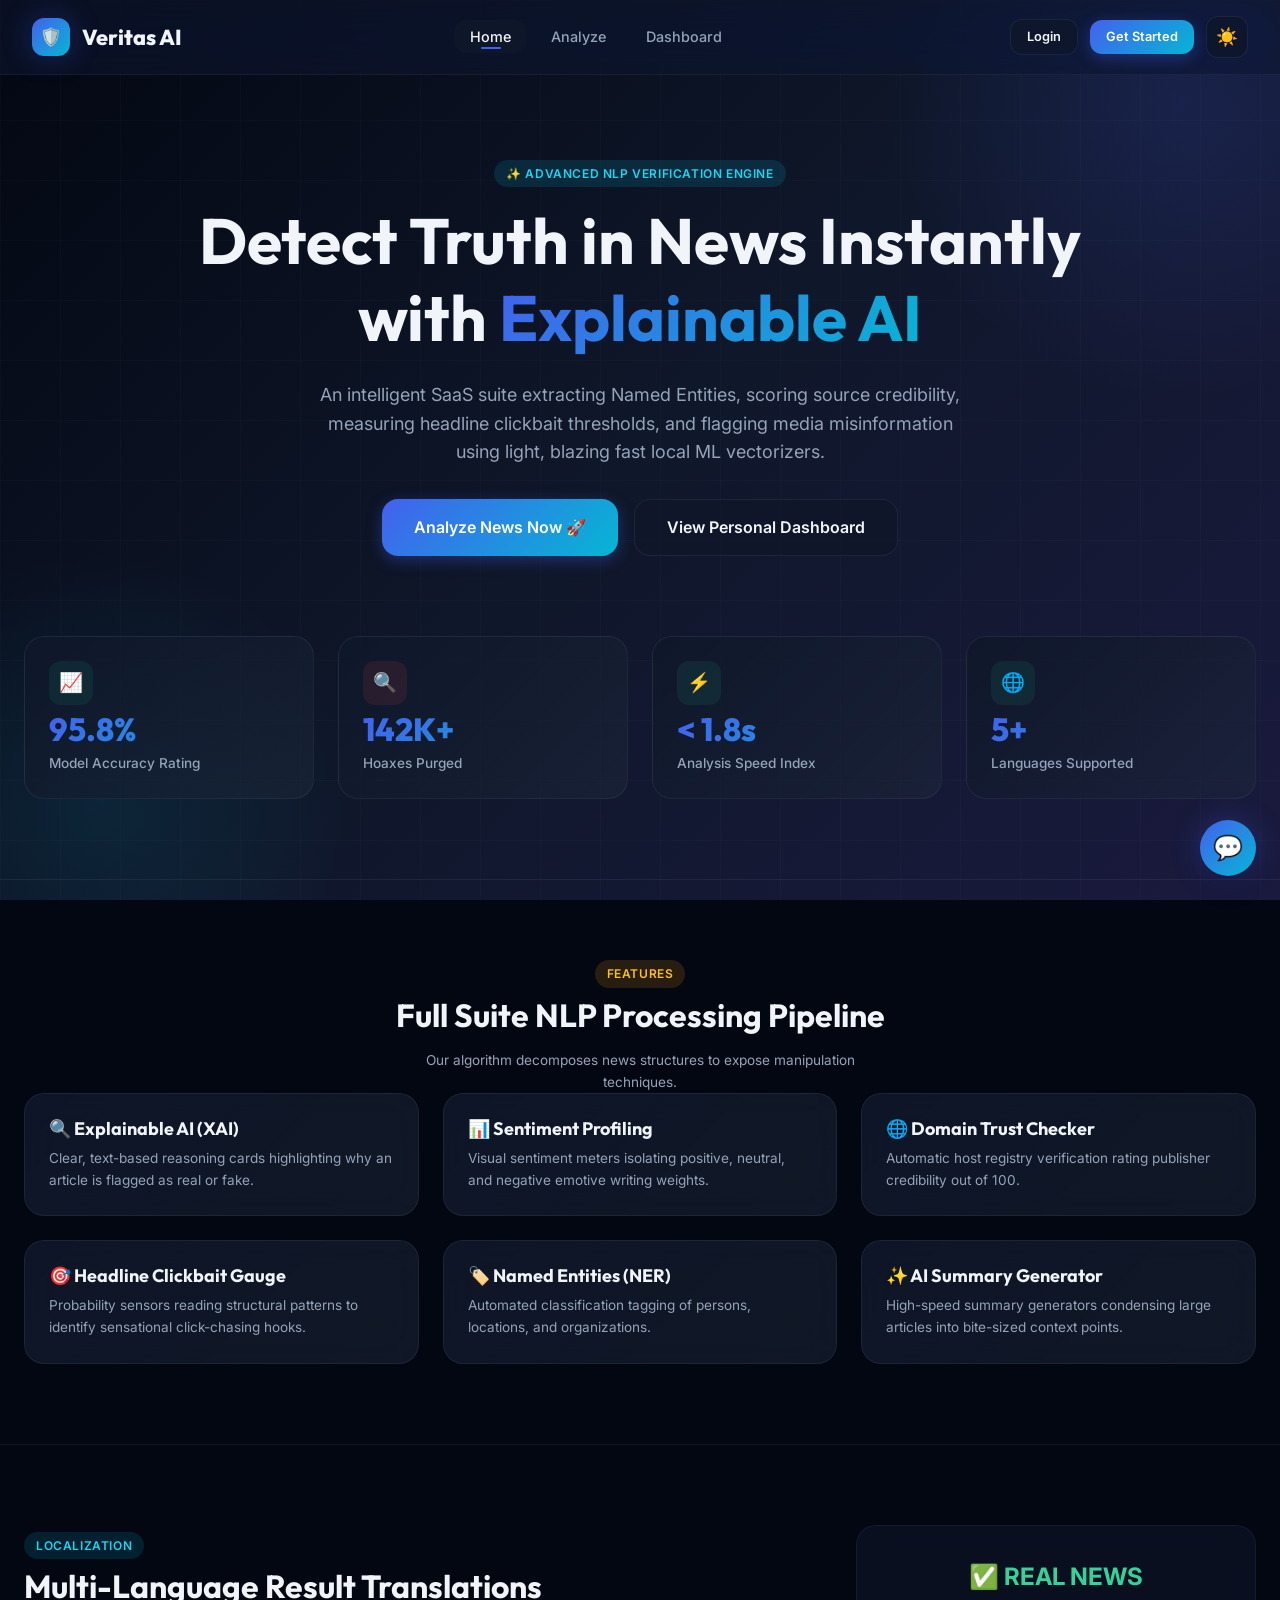
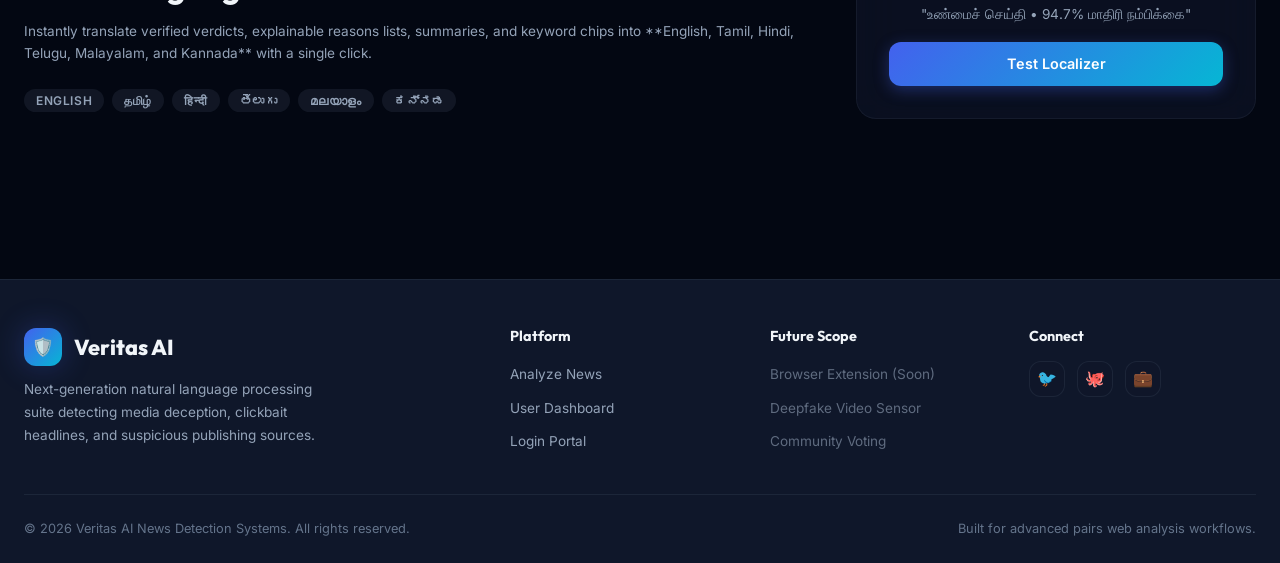
==== index.html @ 6979f79f "Initial commit: Fake News Detection System" ====
<!DOCTYPE html>
<html lang="en" data-theme="dark">
<head>
  <meta charset="UTF-8">
  <meta name="viewport" content="width=device-width, initial-scale=1.0">
  <title>Veritas AI – Premium Fake News Detection SaaS</title>
  <meta name="description" content="Validate news credibility in real-time with explainable AI, keyword tags, sentiment metrics, and source verification.">
  <link rel="stylesheet" href="css/main.css">
</head>
<body>
  <!-- Global Animated Background -->
  <div class="animated-bg"></div>
  <div class="grid-overlay"></div>

  <!-- Navigation Bar -->
  <nav class="navbar">
    <a href="index.html" class="nav-brand">
      <div class="brand-icon">🛡️</div>
      <span>Veritas AI</span>
    </a>
    <ul class="nav-links" id="nav-links">
      <li><a href="index.html" class="active">Home</a></li>
      <li><a href="analyze.html">Analyze</a></li>
      <li><a href="dashboard.html">Dashboard</a></li>
    </ul>
    <div class="nav-actions" id="nav-actions">
      <!-- Dynamically filled by app.js -->
    </div>
    <button class="mobile-menu-btn" id="mobile-menu-btn">☰</button>
  </nav>

  <!-- Hero Section -->
  <main class="page-wrapper">
    <section class="section">
      <div class="container text-center animate-fade-in-up">
        <span class="badge badge-info mb-4" id="home-hero-badge">✨ Advanced NLP Verification Engine</span>
        <h1 class="text-4xl font-bold mb-6" style="font-size: clamp(2.5rem, 6vw, 4rem); max-width: 900px; margin-left: auto; margin-right: auto;" id="home-hero-title">
          Detect Truth in News Instantly with <span class="gradient-text">Explainable AI</span>
        </h1>
        <p class="text-secondary text-lg mb-8" style="max-width: 650px; margin-left: auto; margin-right: auto;" id="home-hero-desc">
          An intelligent SaaS suite extracting Named Entities, scoring source credibility, measuring headline clickbait thresholds, and flagging media misinformation using light, blazing fast local ML vectorizers.
        </p>
        <div class="flex justify-center gap-4 flex-wrap">
          <a href="analyze.html" class="btn btn-primary btn-lg" id="home-btn-analyze">Analyze News Now 🚀</a>
          <a href="dashboard.html" class="btn btn-secondary btn-lg" id="home-btn-dashboard">View Personal Dashboard</a>
        </div>
      </div>
    </section>

    <!-- App Metrics stats -->
    <section class="section" style="padding-top: 0;">
      <div class="container">
        <div class="grid grid-4 gap-6 animate-fade-in-up delay-2">
          <div class="stat-card">
            <div class="stat-icon bg-success-subtle text-success">📈</div>
            <div class="stat-value">95.8%</div>
            <div class="stat-label" id="home-stat-1">Model Accuracy Rating</div>
          </div>
          <div class="stat-card">
            <div class="stat-icon bg-danger-subtle text-danger">🔍</div>
            <div class="stat-value">142K+</div>
            <div class="stat-label" id="home-stat-2">Hoaxes Purged</div>
          </div>
          <div class="stat-card">
            <div class="stat-icon bg-success-subtle text-success">⚡</div>
            <div class="stat-value">&lt; 1.8s</div>
            <div class="stat-label" id="home-stat-3">Analysis Speed Index</div>
          </div>
          <div class="stat-card">
            <div class="stat-icon bg-success-subtle text-success">🌐</div>
            <div class="stat-value">5+</div>
            <div class="stat-label" id="home-stat-4">Languages Supported</div>
          </div>
        </div>
      </div>
    </section>

    <!-- Core Features List -->
    <section class="section bg-secondary" style="border-top: 1px solid var(--border-primary); border-bottom: 1px solid var(--border-primary);">
      <div class="container">
        <div class="text-center mb-12">
          <span class="badge badge-warning mb-2" id="home-feat-badge">FEATURES</span>
          <h2 class="text-3xl mb-4" id="home-feat-title">Full Suite NLP Processing Pipeline</h2>
          <p class="text-secondary text-sm" style="max-width: 500px; margin: 0 auto;" id="home-feat-subtitle">
            Our algorithm decomposes news structures to expose manipulation techniques.
          </p>
        </div>

        <div class="grid grid-3 gap-6">
          <div class="card animate-fade-in-up">
            <h3 class="text-lg mb-2">🔍 Explainable AI (XAI)</h3>
            <p class="text-secondary text-sm">Clear, text-based reasoning cards highlighting why an article is flagged as real or fake.</p>
          </div>
          <div class="card animate-fade-in-up delay-1">
            <h3 class="text-lg mb-2">📊 Sentiment Profiling</h3>
            <p class="text-secondary text-sm">Visual sentiment meters isolating positive, neutral, and negative emotive writing weights.</p>
          </div>
          <div class="card animate-fade-in-up delay-2">
            <h3 class="text-lg mb-2">🌐 Domain Trust Checker</h3>
            <p class="text-secondary text-sm">Automatic host registry verification rating publisher credibility out of 100.</p>
          </div>
          <div class="card animate-fade-in-up">
            <h3 class="text-lg mb-2">🎯 Headline Clickbait Gauge</h3>
            <p class="text-secondary text-sm">Probability sensors reading structural patterns to identify sensational click-chasing hooks.</p>
          </div>
          <div class="card animate-fade-in-up delay-1">
            <h3 class="text-lg mb-2">🏷️ Named Entities (NER)</h3>
            <p class="text-secondary text-sm">Automated classification tagging of persons, locations, and organizations.</p>
          </div>
          <div class="card animate-fade-in-up delay-2">
            <h3 class="text-lg mb-2">✨ AI Summary Generator</h3>
            <p class="text-secondary text-sm">High-speed summary generators condensing large articles into bite-sized context points.</p>
          </div>
        </div>
      </div>
    </section>

    <!-- Multi-Language Banner -->
    <section class="section">
      <div class="container flex items-center justify-between gap-8 flex-wrap">
        <div style="flex: 1; min-width: 300px;">
          <span class="badge badge-info mb-2" id="home-loc-badge">LOCALIZATION</span>
          <h2 class="text-3xl mb-4" id="home-loc-title">Multi-Language Result Translations</h2>
          <p class="text-secondary text-sm mb-6" id="home-loc-desc">
            Instantly translate verified verdicts, explainable reasons lists, summaries, and keyword chips into **English, Tamil, Hindi, Telugu, Malayalam, and Kannada** with a single click.
          </p>
          <div class="flex gap-2 flex-wrap" id="home-lang-buttons">
            <button class="badge badge-neutral active" onclick="translateHomePage('en')" style="cursor: pointer; border: none; font-family: inherit;">English</button>
            <button class="badge badge-neutral" onclick="translateHomePage('ta')" style="cursor: pointer; border: none; font-family: inherit;">தமிழ்</button>
            <button class="badge badge-neutral" onclick="translateHomePage('hi')" style="cursor: pointer; border: none; font-family: inherit;">हिन्दी</button>
            <button class="badge badge-neutral" onclick="translateHomePage('te')" style="cursor: pointer; border: none; font-family: inherit;">తెలుగు</button>
            <button class="badge badge-neutral" onclick="translateHomePage('ml')" style="cursor: pointer; border: none; font-family: inherit;">മലയാളം</button>
            <button class="badge badge-neutral" onclick="translateHomePage('kn')" style="cursor: pointer; border: none; font-family: inherit;">ಕನ್ನಡ</button>
          </div>
        </div>
        <div class="card-glass text-center" style="max-width: 400px; padding: var(--space-8); flex: 1; min-width: 300px;">
          <p class="text-success text-2xl font-bold mb-2" id="home-preview-title">✅ REAL NEWS</p>
          <p class="text-secondary text-sm mb-4" id="home-preview-desc">"உண்மைச் செய்தி • 94.7% மாதிரி நம்பிக்கை"</p>
          <a href="analyze.html" class="btn btn-primary w-full" id="home-preview-btn">Test Localizer</a>
        </div>
      </div>
    </section>
  </main>

  <!-- Footer -->
  <footer class="footer">
    <div class="container">
      <div class="footer-grid">
        <div class="footer-brand">
          <a href="index.html" class="nav-brand">
            <div class="brand-icon">🛡️</div>
            <span>Veritas AI</span>
          </a>
          <p>Next-generation natural language processing suite detecting media deception, clickbait headlines, and suspicious publishing sources.</p>
        </div>
        <div class="footer-col">
          <h4>Platform</h4>
          <ul>
            <li><a href="analyze.html">Analyze News</a></li>
            <li><a href="dashboard.html">User Dashboard</a></li>
            <li><a href="login.html">Login Portal</a></li>
          </ul>
        </div>
        <div class="footer-col">
          <h4>Future Scope</h4>
          <ul>
            <li><a href="#" style="opacity: 0.6; cursor: not-allowed;">Browser Extension (Soon)</a></li>
            <li><a href="#" style="opacity: 0.6; cursor: not-allowed;">Deepfake Video Sensor</a></li>
            <li><a href="#" style="opacity: 0.6; cursor: not-allowed;">Community Voting</a></li>
          </ul>
        </div>
        <div class="footer-col">
          <h4>Connect</h4>
          <div class="footer-socials">
            <a href="#">🐦</a>
            <a href="#">🐙</a>
            <a href="#">💼</a>
          </div>
        </div>
      </div>
      <div class="footer-bottom">
        <p>&copy; 2026 Veritas AI News Detection Systems. All rights reserved.</p>
        <p>Built for advanced pairs web analysis workflows.</p>
      </div>
    </div>
  </footer>

  <!-- Core Scripts -->
  <script src="js/app.js"></script>
  <script src="js/chatbot.js"></script>
</body>
</html>
---- css/main.css ----
/* ============================================
   FAKE NEWS DETECTION SYSTEM — DESIGN SYSTEM
   Premium Dark SaaS Aesthetic
   ============================================ */

@import url('https://fonts.googleapis.com/css2?family=Inter:wght@300;400;500;600;700;800;900&family=Outfit:wght@400;500;600;700;800&family=JetBrains+Mono:wght@400;500&display=swap');

/* ── Design Tokens ── */
:root {
  /* Primary Palette */
  --primary-50: #eef2ff;
  --primary-100: #dbe4ff;
  --primary-200: #bfcfff;
  --primary-300: #91aeff;
  --primary-400: #6384ff;
  --primary-500: #4361ee;
  --primary-600: #2d41d6;
  --primary-700: #2533b3;
  --primary-800: #232d92;
  --primary-900: #1a2073;

  /* Accent — Electric Cyan */
  --accent-400: #22d3ee;
  --accent-500: #06b6d4;
  --accent-600: #0891b2;

  /* Success / Verified */
  --success-400: #34d399;
  --success-500: #10b981;
  --success-600: #059669;

  /* Danger / Fake */
  --danger-400: #f87171;
  --danger-500: #ef4444;
  --danger-600: #dc2626;

  /* Warning */
  --warning-400: #fbbf24;
  --warning-500: #f59e0b;

  /* Neutral */
  --neutral-50: #f8fafc;
  --neutral-100: #f1f5f9;
  --neutral-200: #e2e8f0;
  --neutral-300: #cbd5e1;
  --neutral-400: #94a3b8;
  --neutral-500: #64748b;
  --neutral-600: #475569;
  --neutral-700: #334155;
  --neutral-800: #1e293b;
  --neutral-900: #0f172a;
  --neutral-950: #020617;

  /* Typography */
  --font-display: 'Outfit', sans-serif;
  --font-body: 'Inter', sans-serif;
  --font-mono: 'JetBrains Mono', monospace;

  /* Spacing Scale */
  --space-1: 0.25rem;
  --space-2: 0.5rem;
  --space-3: 0.75rem;
  --space-4: 1rem;
  --space-5: 1.25rem;
  --space-6: 1.5rem;
  --space-8: 2rem;
  --space-10: 2.5rem;
  --space-12: 3rem;
  --space-16: 4rem;
  --space-20: 5rem;
  --space-24: 6rem;

  /* Border Radius */
  --radius-sm: 0.375rem;
  --radius-md: 0.5rem;
  --radius-lg: 0.75rem;
  --radius-xl: 1rem;
  --radius-2xl: 1.25rem;
  --radius-3xl: 1.5rem;
  --radius-full: 9999px;

  /* Shadows */
  --shadow-sm: 0 1px 2px 0 rgba(0,0,0,0.05);
  --shadow-md: 0 4px 6px -1px rgba(0,0,0,0.1), 0 2px 4px -2px rgba(0,0,0,0.1);
  --shadow-lg: 0 10px 15px -3px rgba(0,0,0,0.1), 0 4px 6px -4px rgba(0,0,0,0.1);
  --shadow-xl: 0 20px 25px -5px rgba(0,0,0,0.1), 0 8px 10px -6px rgba(0,0,0,0.1);
  --shadow-glow: 0 0 30px rgba(67,97,238,0.3);
  --shadow-glow-lg: 0 0 60px rgba(67,97,238,0.2);

  /* Transitions */
  --transition-fast: 150ms cubic-bezier(0.4, 0, 0.2, 1);
  --transition-base: 250ms cubic-bezier(0.4, 0, 0.2, 1);
  --transition-slow: 350ms cubic-bezier(0.4, 0, 0.2, 1);
  --transition-spring: 500ms cubic-bezier(0.34, 1.56, 0.64, 1);

  /* Z-Index */
  --z-dropdown: 100;
  --z-sticky: 200;
  --z-modal: 300;
  --z-toast: 400;
  --z-tooltip: 500;
}

/* ── Dark Theme (Default) ── */
[data-theme="dark"], :root {
  --bg-primary: #030712;
  --bg-secondary: #0f172a;
  --bg-tertiary: #1e293b;
  --bg-card: rgba(15, 23, 42, 0.8);
  --bg-card-hover: rgba(30, 41, 59, 0.9);
  --bg-glass: rgba(15, 23, 42, 0.6);
  --bg-glass-strong: rgba(15, 23, 42, 0.85);
  --bg-input: rgba(30, 41, 59, 0.5);

  --text-primary: #f1f5f9;
  --text-secondary: #94a3b8;
  --text-tertiary: #64748b;
  --text-inverse: #0f172a;

  --border-primary: rgba(148, 163, 184, 0.1);
  --border-secondary: rgba(148, 163, 184, 0.06);
  --border-focus: var(--primary-500);
  --border-glass: rgba(148, 163, 184, 0.08);

  --gradient-hero: linear-gradient(135deg, #030712 0%, #0f172a 50%, #1a1a3e 100%);
  --gradient-card: linear-gradient(135deg, rgba(15,23,42,0.9) 0%, rgba(30,41,59,0.5) 100%);
  --gradient-accent: linear-gradient(135deg, var(--primary-500), var(--accent-500));
  --gradient-success: linear-gradient(135deg, var(--success-500), #059669);
  --gradient-danger: linear-gradient(135deg, var(--danger-500), #dc2626);

  --scrollbar-track: #0f172a;
  --scrollbar-thumb: #334155;
}

/* ── Light Theme ── */
[data-theme="light"] {
  --bg-primary: #ffffff;
  --bg-secondary: #f8fafc;
  --bg-tertiary: #f1f5f9;
  --bg-card: rgba(255, 255, 255, 0.9);
  --bg-card-hover: rgba(248, 250, 252, 1);
  --bg-glass: rgba(255, 255, 255, 0.7);
  --bg-glass-strong: rgba(255, 255, 255, 0.9);
  --bg-input: rgba(241, 245, 249, 0.8);

  --text-primary: #0f172a;
  --text-secondary: #475569;
  --text-tertiary: #94a3b8;
  --text-inverse: #f1f5f9;

  --border-primary: rgba(15, 23, 42, 0.1);
  --border-secondary: rgba(15, 23, 42, 0.05);
  --border-focus: var(--primary-500);
  --border-glass: rgba(15, 23, 42, 0.08);

  --gradient-hero: linear-gradient(135deg, #ffffff 0%, #f8fafc 50%, #eef2ff 100%);
  --gradient-card: linear-gradient(135deg, rgba(255,255,255,0.95) 0%, rgba(248,250,252,0.8) 100%);

  --scrollbar-track: #f1f5f9;
  --scrollbar-thumb: #cbd5e1;
  --shadow-glow: 0 0 30px rgba(67,97,238,0.15);
}

/* ── Reset & Base ── */
*, *::before, *::after {
  box-sizing: border-box;
  margin: 0;
  padding: 0;
}

html {
  scroll-behavior: smooth;
  font-size: 16px;
  -webkit-font-smoothing: antialiased;
  -moz-osx-font-smoothing: grayscale;
}

body {
  font-family: var(--font-body);
  background: var(--bg-primary);
  color: var(--text-primary);
  line-height: 1.6;
  min-height: 100vh;
  overflow-x: hidden;
  transition: background var(--transition-slow), color var(--transition-slow);
}

a {
  color: var(--primary-400);
  text-decoration: none;
  transition: color var(--transition-fast);
}
a:hover { color: var(--primary-300); }

img { max-width: 100%; display: block; }

h1, h2, h3, h4, h5, h6 {
  font-family: var(--font-display);
  font-weight: 700;
  line-height: 1.2;
  color: var(--text-primary);
}

/* ── Scrollbar ── */
::-webkit-scrollbar { width: 8px; height: 8px; }
::-webkit-scrollbar-track { background: var(--scrollbar-track); }
::-webkit-scrollbar-thumb { background: var(--scrollbar-thumb); border-radius: 4px; }
::-webkit-scrollbar-thumb:hover { background: var(--neutral-500); }

/* ── Animated Background ── */
.animated-bg {
  position: fixed;
  inset: 0;
  z-index: -1;
  background: var(--gradient-hero);
  overflow: hidden;
}

.animated-bg::before {
  content: '';
  position: absolute;
  width: 600px;
  height: 600px;
  background: radial-gradient(circle, rgba(67,97,238,0.15) 0%, transparent 70%);
  top: -200px;
  right: -200px;
  animation: float-orb 20s ease-in-out infinite;
}

.animated-bg::after {
  content: '';
  position: absolute;
  width: 500px;
  height: 500px;
  background: radial-gradient(circle, rgba(6,182,212,0.1) 0%, transparent 70%);
  bottom: -150px;
  left: -150px;
  animation: float-orb 25s ease-in-out infinite reverse;
}

@keyframes float-orb {
  0%, 100% { transform: translate(0, 0) scale(1); }
  25% { transform: translate(80px, 50px) scale(1.1); }
  50% { transform: translate(-40px, 100px) scale(0.95); }
  75% { transform: translate(60px, -30px) scale(1.05); }
}

/* ── Grid Overlay ── */
.grid-overlay {
  position: fixed;
  inset: 0;
  z-index: -1;
  background-image:
    linear-gradient(rgba(148,163,184,0.03) 1px, transparent 1px),
    linear-gradient(90deg, rgba(148,163,184,0.03) 1px, transparent 1px);
  background-size: 60px 60px;
  pointer-events: none;
}

/* ── Navbar ── */
.navbar {
  position: fixed;
  top: 0;
  left: 0;
  right: 0;
  z-index: var(--z-sticky);
  padding: var(--space-4) var(--space-8);
  display: flex;
  align-items: center;
  justify-content: space-between;
  backdrop-filter: blur(20px) saturate(180%);
  -webkit-backdrop-filter: blur(20px) saturate(180%);
  background: var(--bg-glass);
  border-bottom: 1px solid var(--border-glass);
  transition: all var(--transition-base);
}

.navbar.scrolled {
  padding: var(--space-3) var(--space-8);
  background: var(--bg-glass-strong);
  box-shadow: var(--shadow-lg);
}

.nav-brand {
  display: flex;
  align-items: center;
  gap: var(--space-3);
  font-family: var(--font-display);
  font-weight: 800;
  font-size: 1.35rem;
  color: var(--text-primary);
  text-decoration: none;
}

.nav-brand .brand-icon {
  width: 38px;
  height: 38px;
  background: var(--gradient-accent);
  border-radius: var(--radius-lg);
  display: flex;
  align-items: center;
  justify-content: center;
  font-size: 1.1rem;
  color: white;
  box-shadow: var(--shadow-glow);
}

.nav-links {
  display: flex;
  align-items: center;
  gap: var(--space-2);
  list-style: none;
}

.nav-links a {
  padding: var(--space-2) var(--space-4);
  border-radius: var(--radius-lg);
  color: var(--text-secondary);
  font-weight: 500;
  font-size: 0.9rem;
  transition: all var(--transition-base);
  position: relative;
}

.nav-links a:hover,
.nav-links a.active {
  color: var(--text-primary);
  background: var(--bg-card);
}

.nav-links a.active::after {
  content: '';
  position: absolute;
  bottom: 4px;
  left: 50%;
  transform: translateX(-50%);
  width: 20px;
  height: 2px;
  background: var(--primary-500);
  border-radius: 1px;
}

.nav-actions {
  display: flex;
  align-items: center;
  gap: var(--space-3);
}

.nav-user {
  display: flex;
  align-items: center;
  gap: var(--space-2);
  padding: var(--space-1) var(--space-3) var(--space-1) var(--space-1);
  border-radius: var(--radius-full);
  background: var(--bg-card);
  border: 1px solid var(--border-primary);
  cursor: pointer;
  transition: all var(--transition-base);
}
.nav-user:hover { border-color: var(--primary-500); }

.nav-user .avatar {
  width: 32px;
  height: 32px;
  border-radius: 50%;
  background: var(--gradient-accent);
  display: flex;
  align-items: center;
  justify-content: center;
  font-weight: 700;
  font-size: 0.8rem;
  color: white;
}

.nav-user .user-name {
  font-weight: 500;
  font-size: 0.85rem;
  color: var(--text-primary);
}

/* ── Theme Toggle ── */
.theme-toggle {
  width: 42px;
  height: 42px;
  border-radius: var(--radius-lg);
  background: var(--bg-card);
  border: 1px solid var(--border-primary);
  color: var(--text-secondary);
  cursor: pointer;
  display: flex;
  align-items: center;
  justify-content: center;
  font-size: 1.1rem;
  transition: all var(--transition-base);
}
.theme-toggle:hover {
  color: var(--warning-400);
  border-color: var(--warning-400);
  background: rgba(251,191,36,0.1);
}

/* ── Mobile Nav ── */
.mobile-menu-btn {
  display: none;
  width: 42px;
  height: 42px;
  border-radius: var(--radius-lg);
  background: var(--bg-card);
  border: 1px solid var(--border-primary);
  color: var(--text-primary);
  cursor: pointer;
  align-items: center;
  justify-content: center;
  font-size: 1.2rem;
}

@media (max-width: 768px) {
  .mobile-menu-btn { display: flex; }
  .nav-links {
    display: none;
    position: absolute;
    top: 100%;
    left: 0;
    right: 0;
    flex-direction: column;
    background: var(--bg-glass-strong);
    backdrop-filter: blur(20px);
    border-bottom: 1px solid var(--border-glass);
    padding: var(--space-4);
  }
  .nav-links.open { display: flex; }
  .nav-user .user-name { display: none; }
}

/* ── Buttons ── */
.btn {
  display: inline-flex;
  align-items: center;
  justify-content: center;
  gap: var(--space-2);
  padding: var(--space-3) var(--space-6);
  border-radius: var(--radius-lg);
  font-family: var(--font-body);
  font-weight: 600;
  font-size: 0.9rem;
  border: none;
  cursor: pointer;
  transition: all var(--transition-base);
  white-space: nowrap;
  text-decoration: none;
  line-height: 1.4;
  position: relative;
  overflow: hidden;
}

.btn::before {
  content: '';
  position: absolute;
  inset: 0;
  background: linear-gradient(135deg, rgba(255,255,255,0.1), transparent);
  opacity: 0;
  transition: opacity var(--transition-fast);
}
.btn:hover::before { opacity: 1; }

.btn-primary {
  background: var(--gradient-accent);
  color: white;
  box-shadow: 0 4px 15px rgba(67,97,238,0.35);
}
.btn-primary:hover {
  transform: translateY(-2px);
  box-shadow: 0 8px 25px rgba(67,97,238,0.45);
}
.btn-primary:active { transform: translateY(0); }

.btn-secondary {
  background: var(--bg-card);
  color: var(--text-primary);
  border: 1px solid var(--border-primary);
}
.btn-secondary:hover {
  border-color: var(--primary-500);
  background: var(--bg-card-hover);
}

.btn-success {
  background: var(--gradient-success);
  color: white;
  box-shadow: 0 4px 15px rgba(16,185,129,0.35);
}
.btn-success:hover { transform: translateY(-2px); box-shadow: 0 8px 25px rgba(16,185,129,0.45); }

.btn-danger {
  background: var(--gradient-danger);
  color: white;
  box-shadow: 0 4px 15px rgba(239,68,68,0.35);
}
.btn-danger:hover { transform: translateY(-2px); box-shadow: 0 8px 25px rgba(239,68,68,0.45); }

.btn-ghost {
  background: transparent;
  color: var(--text-secondary);
  border: 1px solid transparent;
}
.btn-ghost:hover { color: var(--text-primary); background: var(--bg-card); }

.btn-lg { padding: var(--space-4) var(--space-8); font-size: 1rem; border-radius: var(--radius-xl); }
.btn-sm { padding: var(--space-2) var(--space-4); font-size: 0.8rem; }
.btn-icon { width: 40px; height: 40px; padding: 0; border-radius: var(--radius-lg); }
.btn-icon.sm { width: 32px; height: 32px; }

/* ── Cards ── */
.card {
  background: var(--gradient-card);
  backdrop-filter: blur(20px);
  -webkit-backdrop-filter: blur(20px);
  border: 1px solid var(--border-primary);
  border-radius: var(--radius-2xl);
  padding: var(--space-6);
  transition: all var(--transition-base);
}

.card:hover {
  border-color: rgba(67,97,238,0.2);
  box-shadow: var(--shadow-glow);
  transform: translateY(-2px);
}

.card-flat {
  background: var(--bg-card);
  border: 1px solid var(--border-primary);
  border-radius: var(--radius-2xl);
  padding: var(--space-6);
}

.card-glass {
  background: var(--bg-glass);
  backdrop-filter: blur(20px);
  border: 1px solid var(--border-glass);
  border-radius: var(--radius-2xl);
  padding: var(--space-6);
}

/* ── Form Elements ── */
.form-group {
  display: flex;
  flex-direction: column;
  gap: var(--space-2);
}

.form-label {
  font-weight: 500;
  font-size: 0.85rem;
  color: var(--text-secondary);
  display: flex;
  align-items: center;
  gap: var(--space-2);
}

.form-input, .form-textarea, .form-select {
  width: 100%;
  padding: var(--space-3) var(--space-4);
  border-radius: var(--radius-lg);
  background: var(--bg-input);
  border: 1px solid var(--border-primary);
  color: var(--text-primary);
  font-family: var(--font-body);
  font-size: 0.9rem;
  transition: all var(--transition-base);
  outline: none;
}

.form-input:focus, .form-textarea:focus, .form-select:focus {
  border-color: var(--primary-500);
  box-shadow: 0 0 0 3px rgba(67,97,238,0.15);
  background: var(--bg-card);
}

.form-input::placeholder, .form-textarea::placeholder {
  color: var(--text-tertiary);
}

.form-textarea {
  resize: vertical;
  min-height: 120px;
  line-height: 1.6;
}

.form-input-icon {
  position: relative;
}
.form-input-icon .icon {
  position: absolute;
  left: var(--space-4);
  top: 50%;
  transform: translateY(-50%);
  color: var(--text-tertiary);
  font-size: 1rem;
  pointer-events: none;
}
.form-input-icon .form-input {
  padding-left: 2.75rem;
}

.form-checkbox {
  display: flex;
  align-items: center;
  gap: var(--space-2);
  cursor: pointer;
  font-size: 0.85rem;
  color: var(--text-secondary);
}
.form-checkbox input[type="checkbox"] {
  width: 18px;
  height: 18px;
  accent-color: var(--primary-500);
}

/* ── Badge ── */
.badge {
  display: inline-flex;
  align-items: center;
  gap: var(--space-1);
  padding: var(--space-1) var(--space-3);
  border-radius: var(--radius-full);
  font-size: 0.75rem;
  font-weight: 600;
  text-transform: uppercase;
  letter-spacing: 0.05em;
}

.badge-success { background: rgba(16,185,129,0.15); color: var(--success-400); }
.badge-danger { background: rgba(239,68,68,0.15); color: var(--danger-400); }
.badge-warning { background: rgba(245,158,11,0.15); color: var(--warning-400); }
.badge-info { background: rgba(6,182,212,0.15); color: var(--accent-400); }
.badge-neutral { background: rgba(100,116,139,0.15); color: var(--neutral-400); }

/* ── Stat Card ── */
.stat-card {
  background: var(--gradient-card);
  backdrop-filter: blur(20px);
  border: 1px solid var(--border-primary);
  border-radius: var(--radius-2xl);
  padding: var(--space-6);
  display: flex;
  flex-direction: column;
  gap: var(--space-2);
  transition: all var(--transition-base);
  position: relative;
  overflow: hidden;
}

.stat-card::before {
  content: '';
  position: absolute;
  top: 0;
  left: 0;
  right: 0;
  height: 3px;
  background: var(--gradient-accent);
  opacity: 0;
  transition: opacity var(--transition-base);
}
.stat-card:hover::before { opacity: 1; }
.stat-card:hover { border-color: rgba(67,97,238,0.2); }

.stat-card .stat-icon {
  width: 44px;
  height: 44px;
  border-radius: var(--radius-lg);
  display: flex;
  align-items: center;
  justify-content: center;
  font-size: 1.2rem;
}

.stat-card .stat-value {
  font-family: var(--font-display);
  font-size: 2rem;
  font-weight: 800;
  line-height: 1;
  background: var(--gradient-accent);
  -webkit-background-clip: text;
  -webkit-text-fill-color: transparent;
  background-clip: text;
}

.stat-card .stat-label {
  font-size: 0.85rem;
  color: var(--text-secondary);
  font-weight: 500;
}

.stat-card .stat-change {
  font-size: 0.8rem;
  font-weight: 600;
}

/* ── Tables ── */
.table-wrapper {
  width: 100%;
  overflow-x: auto;
  border-radius: var(--radius-xl);
  border: 1px solid var(--border-primary);
}

.data-table {
  width: 100%;
  border-collapse: collapse;
  font-size: 0.85rem;
}

.data-table thead th {
  padding: var(--space-3) var(--space-4);
  text-align: left;
  font-weight: 600;
  color: var(--text-secondary);
  background: var(--bg-tertiary);
  border-bottom: 1px solid var(--border-primary);
  white-space: nowrap;
  font-size: 0.8rem;
  text-transform: uppercase;
  letter-spacing: 0.05em;
}

.data-table tbody td {
  padding: var(--space-3) var(--space-4);
  border-bottom: 1px solid var(--border-secondary);
  color: var(--text-primary);
}

.data-table tbody tr {
  transition: background var(--transition-fast);
}
.data-table tbody tr:hover {
  background: var(--bg-card-hover);
}

/* ── Toast Notifications ── */
.toast-container {
  position: fixed;
  top: var(--space-8);
  right: var(--space-6);
  z-index: var(--z-toast);
  display: flex;
  flex-direction: column;
  gap: var(--space-3);
  max-width: 380px;
}

.toast {
  background: var(--bg-glass-strong);
  backdrop-filter: blur(20px);
  border: 1px solid var(--border-primary);
  border-radius: var(--radius-xl);
  padding: var(--space-4) var(--space-5);
  display: flex;
  align-items: flex-start;
  gap: var(--space-3);
  animation: toast-in 0.4s var(--transition-spring) forwards;
  box-shadow: var(--shadow-xl);
}

.toast.removing { animation: toast-out 0.3s ease forwards; }

.toast-icon {
  width: 24px;
  height: 24px;
  border-radius: 50%;
  display: flex;
  align-items: center;
  justify-content: center;
  flex-shrink: 0;
  font-size: 0.8rem;
}

.toast-success .toast-icon { background: rgba(16,185,129,0.2); color: var(--success-400); }
.toast-error .toast-icon { background: rgba(239,68,68,0.2); color: var(--danger-400); }
.toast-info .toast-icon { background: rgba(6,182,212,0.2); color: var(--accent-400); }
.toast-warning .toast-icon { background: rgba(245,158,11,0.2); color: var(--warning-400); }

.toast-content {
  flex: 1;
}
.toast-title {
  font-weight: 600;
  font-size: 0.85rem;
  margin-bottom: 2px;
}
.toast-message {
  font-size: 0.8rem;
  color: var(--text-secondary);
  line-height: 1.4;
}

.toast-close {
  background: none;
  border: none;
  color: var(--text-tertiary);
  cursor: pointer;
  font-size: 1rem;
  padding: 2px;
  transition: color var(--transition-fast);
}
.toast-close:hover { color: var(--text-primary); }

@keyframes toast-in {
  from { opacity: 0; transform: translateX(100%); }
  to { opacity: 1; transform: translateX(0); }
}
@keyframes toast-out {
  from { opacity: 1; transform: translateX(0); }
  to { opacity: 0; transform: translateX(100%); }
}

/* ── Modal ── */
.modal-overlay {
  position: fixed;
  inset: 0;
  z-index: var(--z-modal);
  background: rgba(0,0,0,0.6);
  backdrop-filter: blur(8px);
  display: flex;
  align-items: center;
  justify-content: center;
  padding: var(--space-6);
  opacity: 0;
  visibility: hidden;
  transition: all var(--transition-base);
}
.modal-overlay.active { opacity: 1; visibility: visible; }

.modal {
  background: var(--bg-secondary);
  border: 1px solid var(--border-primary);
  border-radius: var(--radius-2xl);
  padding: var(--space-8);
  max-width: 500px;
  width: 100%;
  max-height: 90vh;
  overflow-y: auto;
  transform: scale(0.95) translateY(20px);
  transition: transform var(--transition-spring);
}
.modal-overlay.active .modal { transform: scale(1) translateY(0); }

.modal-header {
  display: flex;
  align-items: center;
  justify-content: space-between;
  margin-bottom: var(--space-6);
}

.modal-title {
  font-family: var(--font-display);
  font-size: 1.35rem;
  font-weight: 700;
}

/* ── Tabs ── */
.tabs {
  display: flex;
  gap: var(--space-1);
  background: var(--bg-card);
  border-radius: var(--radius-xl);
  padding: var(--space-1);
  border: 1px solid var(--border-primary);
}

.tab {
  flex: 1;
  padding: var(--space-3) var(--space-4);
  border-radius: var(--radius-lg);
  background: transparent;
  border: none;
  color: var(--text-secondary);
  font-family: var(--font-body);
  font-weight: 600;
  font-size: 0.85rem;
  cursor: pointer;
  transition: all var(--transition-base);
  text-align: center;
}

.tab:hover { color: var(--text-primary); }

.tab.active {
  background: var(--primary-500);
  color: white;
  box-shadow: 0 2px 10px rgba(67,97,238,0.3);
}

.tab-content { display: none; }
.tab-content.active { display: block; animation: fadeIn 0.3s ease; }

/* ── Progress Bar ── */
.progress-bar {
  width: 100%;
  height: 8px;
  background: var(--bg-tertiary);
  border-radius: var(--radius-full);
  overflow: hidden;
}
.progress-bar .fill {
  height: 100%;
  border-radius: var(--radius-full);
  transition: width 1s cubic-bezier(0.4, 0, 0.2, 1);
  background: var(--gradient-accent);
}

/* ── Pulse Dot ── */
.pulse-dot {
  width: 8px;
  height: 8px;
  border-radius: 50%;
  position: relative;
}
.pulse-dot::after {
  content: '';
  position: absolute;
  inset: -4px;
  border-radius: 50%;
  border: 2px solid currentColor;
  opacity: 0;
  animation: pulse-ring 2s ease-out infinite;
}

@keyframes pulse-ring {
  0% { transform: scale(0.8); opacity: 0.5; }
  100% { transform: scale(2); opacity: 0; }
}

/* ── Loading Spinner ── */
.spinner {
  width: 40px;
  height: 40px;
  border: 3px solid var(--border-primary);
  border-top-color: var(--primary-500);
  border-radius: 50%;
  animation: spin 0.8s linear infinite;
}

@keyframes spin {
  to { transform: rotate(360deg); }
}

/* ── Skeleton Loader ── */
.skeleton {
  background: linear-gradient(90deg, var(--bg-tertiary) 25%, var(--bg-card-hover) 50%, var(--bg-tertiary) 75%);
  background-size: 200% 100%;
  animation: shimmer 1.5s infinite;
  border-radius: var(--radius-md);
}

@keyframes shimmer {
  0% { background-position: 200% 0; }
  100% { background-position: -200% 0; }
}

/* ── Animations ── */
@keyframes fadeIn {
  from { opacity: 0; }
  to { opacity: 1; }
}

@keyframes fadeInUp {
  from { opacity: 0; transform: translateY(20px); }
  to { opacity: 1; transform: translateY(0); }
}

@keyframes fadeInDown {
  from { opacity: 0; transform: translateY(-20px); }
  to { opacity: 1; transform: translateY(0); }
}

@keyframes slideInRight {
  from { opacity: 0; transform: translateX(30px); }
  to { opacity: 1; transform: translateX(0); }
}

@keyframes scaleIn {
  from { opacity: 0; transform: scale(0.9); }
  to { opacity: 1; transform: scale(1); }
}

@keyframes countUp {
  from { opacity: 0; transform: translateY(10px); }
  to { opacity: 1; transform: translateY(0); }
}

.animate-fade-in { animation: fadeIn 0.5s ease forwards; }
.animate-fade-in-up { animation: fadeInUp 0.5s ease forwards; }
.animate-fade-in-down { animation: fadeInDown 0.5s ease forwards; }
.animate-slide-right { animation: slideInRight 0.5s ease forwards; }
.animate-scale-in { animation: scaleIn 0.5s ease forwards; }

.delay-1 { animation-delay: 0.1s; opacity: 0; }
.delay-2 { animation-delay: 0.2s; opacity: 0; }
.delay-3 { animation-delay: 0.3s; opacity: 0; }
.delay-4 { animation-delay: 0.4s; opacity: 0; }
.delay-5 { animation-delay: 0.5s; opacity: 0; }
.delay-6 { animation-delay: 0.6s; opacity: 0; }

/* ── Layout Utilities ── */
.container {
  width: 100%;
  max-width: 1280px;
  margin: 0 auto;
  padding: 0 var(--space-6);
}

.container-sm { max-width: 640px; }
.container-md { max-width: 800px; }
.container-lg { max-width: 1024px; }

.page-wrapper {
  min-height: 100vh;
  padding-top: 80px;
}

.section {
  padding: var(--space-20) 0;
}

.flex { display: flex; }
.flex-col { flex-direction: column; }
.flex-wrap { flex-wrap: wrap; }
.items-center { align-items: center; }
.items-start { align-items: flex-start; }
.justify-center { justify-content: center; }
.justify-between { justify-content: space-between; }
.justify-end { justify-content: flex-end; }
.gap-1 { gap: var(--space-1); }
.gap-2 { gap: var(--space-2); }
.gap-3 { gap: var(--space-3); }
.gap-4 { gap: var(--space-4); }
.gap-6 { gap: var(--space-6); }
.gap-8 { gap: var(--space-8); }

.grid { display: grid; }
.grid-2 { grid-template-columns: repeat(2, 1fr); }
.grid-3 { grid-template-columns: repeat(3, 1fr); }
.grid-4 { grid-template-columns: repeat(4, 1fr); }

@media (max-width: 1024px) {
  .grid-4 { grid-template-columns: repeat(2, 1fr); }
  .grid-3 { grid-template-columns: repeat(2, 1fr); }
}
@media (max-width: 640px) {
  .grid-4, .grid-3, .grid-2 { grid-template-columns: 1fr; }
  .container { padding: 0 var(--space-4); }
}

.text-center { text-align: center; }
.text-right { text-align: right; }
.text-sm { font-size: 0.85rem; }
.text-xs { font-size: 0.75rem; }
.text-lg { font-size: 1.125rem; }
.text-xl { font-size: 1.25rem; }
.text-2xl { font-size: 1.5rem; }
.text-3xl { font-size: 2rem; }
.text-4xl { font-size: 2.5rem; }

.font-display { font-family: var(--font-display); }
.font-mono { font-family: var(--font-mono); }
.font-bold { font-weight: 700; }
.font-semibold { font-weight: 600; }
.font-medium { font-weight: 500; }

.text-primary { color: var(--text-primary); }
.text-secondary { color: var(--text-secondary); }
.text-success { color: var(--success-400); }
.text-danger { color: var(--danger-400); }
.text-warning { color: var(--warning-400); }
.text-accent { color: var(--accent-400); }

.bg-success-subtle { background: rgba(16,185,129,0.1); }
.bg-danger-subtle { background: rgba(239,68,68,0.1); }

.gradient-text {
  background: var(--gradient-accent);
  -webkit-background-clip: text;
  -webkit-text-fill-color: transparent;
  background-clip: text;
}

.w-full { width: 100%; }
.h-full { height: 100%; }
.overflow-hidden { overflow: hidden; }
.relative { position: relative; }
.hidden { display: none !important; }

.mt-1 { margin-top: var(--space-1); }
.mt-2 { margin-top: var(--space-2); }
.mt-4 { margin-top: var(--space-4); }
.mt-6 { margin-top: var(--space-6); }
.mt-8 { margin-top: var(--space-8); }
.mb-2 { margin-bottom: var(--space-2); }
.mb-4 { margin-bottom: var(--space-4); }
.mb-6 { margin-bottom: var(--space-6); }
.mb-8 { margin-bottom: var(--space-8); }

/* ── Footer ── */
.footer {
  background: var(--bg-secondary);
  border-top: 1px solid var(--border-primary);
  padding: var(--space-12) 0 var(--space-6);
  margin-top: var(--space-20);
}

.footer-grid {
  display: grid;
  grid-template-columns: 2fr 1fr 1fr 1fr;
  gap: var(--space-8);
}

@media (max-width: 768px) {
  .footer-grid { grid-template-columns: 1fr 1fr; }
}
@media (max-width: 480px) {
  .footer-grid { grid-template-columns: 1fr; }
}

.footer-brand { max-width: 300px; }
.footer-brand p { color: var(--text-secondary); font-size: 0.85rem; margin-top: var(--space-3); line-height: 1.7; }

.footer-col h4 {
  font-family: var(--font-display);
  font-size: 0.9rem;
  font-weight: 700;
  margin-bottom: var(--space-4);
  color: var(--text-primary);
}

.footer-col ul { list-style: none; }
.footer-col ul li { margin-bottom: var(--space-2); }
.footer-col ul a { color: var(--text-secondary); font-size: 0.85rem; }
.footer-col ul a:hover { color: var(--primary-400); }

.footer-bottom {
  margin-top: var(--space-8);
  padding-top: var(--space-6);
  border-top: 1px solid var(--border-primary);
  display: flex;
  align-items: center;
  justify-content: space-between;
  flex-wrap: wrap;
  gap: var(--space-4);
  color: var(--text-tertiary);
  font-size: 0.8rem;
}

.footer-socials {
  display: flex;
  gap: var(--space-3);
}
.footer-socials a {
  width: 36px;
  height: 36px;
  border-radius: var(--radius-lg);
  background: var(--bg-card);
  border: 1px solid var(--border-primary);
  display: flex;
  align-items: center;
  justify-content: center;
  color: var(--text-secondary);
  transition: all var(--transition-base);
}
.footer-socials a:hover {
  color: var(--primary-400);
  border-color: var(--primary-500);
}

/* ── Pagination ── */
.pagination {
  display: flex;
  align-items: center;
  justify-content: center;
  gap: var(--space-2);
  margin-top: var(--space-6);
}

.pagination button {
  width: 36px;
  height: 36px;
  border-radius: var(--radius-md);
  border: 1px solid var(--border-primary);
  background: var(--bg-card);
  color: var(--text-secondary);
  cursor: pointer;
  font-size: 0.85rem;
  font-weight: 500;
  transition: all var(--transition-base);
  display: flex;
  align-items: center;
  justify-content: center;
}
.pagination button:hover { border-color: var(--primary-500); color: var(--primary-400); }
.pagination button.active {
  background: var(--primary-500);
  color: white;
  border-color: var(--primary-500);
}
.pagination button:disabled { opacity: 0.4; cursor: not-allowed; }

/* ── Dropdown ── */
.dropdown {
  position: relative;
}
.dropdown-menu {
  position: absolute;
  top: calc(100% + var(--space-2));
  right: 0;
  min-width: 200px;
  background: var(--bg-secondary);
  border: 1px solid var(--border-primary);
  border-radius: var(--radius-xl);
  padding: var(--space-2);
  box-shadow: var(--shadow-xl);
  opacity: 0;
  visibility: hidden;
  transform: translateY(-8px);
  transition: all var(--transition-base);
  z-index: var(--z-dropdown);
}
.dropdown.open .dropdown-menu {
  opacity: 1;
  visibility: visible;
  transform: translateY(0);
}
.dropdown-item {
  display: flex;
  align-items: center;
  gap: var(--space-3);
  padding: var(--space-2) var(--space-3);
  border-radius: var(--radius-md);
  color: var(--text-secondary);
  font-size: 0.85rem;
  cursor: pointer;
  transition: all var(--transition-fast);
  border: none;
  background: none;
  width: 100%;
  text-align: left;
  font-family: var(--font-body);
}
.dropdown-item:hover {
  background: var(--bg-card);
  color: var(--text-primary);
}
.dropdown-divider {
  height: 1px;
  background: var(--border-primary);
  margin: var(--space-2) 0;
}

/* ── Empty State ── */
.empty-state {
  text-align: center;
  padding: var(--space-16) var(--space-6);
}
.empty-state .empty-icon {
  font-size: 3rem;
  margin-bottom: var(--space-4);
  opacity: 0.5;
}
.empty-state h3 {
  font-size: 1.1rem;
  margin-bottom: var(--space-2);
}
.empty-state p {
  color: var(--text-secondary);
  font-size: 0.9rem;
  max-width: 400px;
  margin: 0 auto;
}
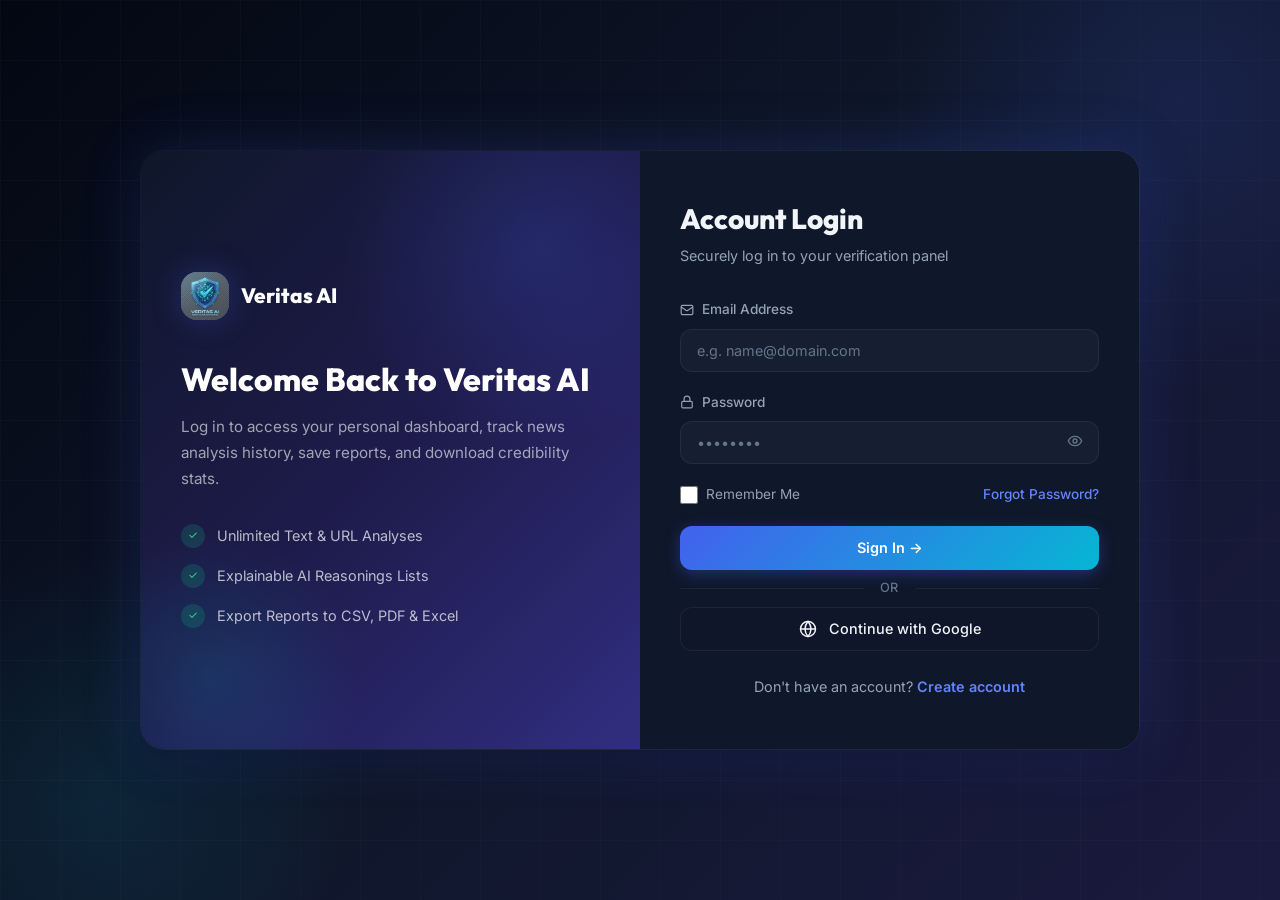
==== commit 7c5d435e: "Update Fake News Detecting System application files" ====
--- a/index.html
+++ b/index.html
@@ -15,7 +15,7 @@
   <!-- Navigation Bar -->
   <nav class="navbar">
     <a href="index.html" class="nav-brand">
-      <div class="brand-icon">🛡️</div>
+      <div class="brand-icon"></div>
       <span>Veritas AI</span>
     </a>
     <ul class="nav-links" id="nav-links">
@@ -26,14 +26,14 @@
     <div class="nav-actions" id="nav-actions">
       <!-- Dynamically filled by app.js -->
     </div>
-    <button class="mobile-menu-btn" id="mobile-menu-btn">☰</button>
+    <button class="mobile-menu-btn" id="mobile-menu-btn">&#9776;</button>
   </nav>
 
   <!-- Hero Section -->
   <main class="page-wrapper">
     <section class="section">
       <div class="container text-center animate-fade-in-up">
-        <span class="badge badge-info mb-4" id="home-hero-badge">✨ Advanced NLP Verification Engine</span>
+        <span class="badge badge-info mb-4" id="home-hero-badge">Advanced NLP Verification Engine</span>
         <h1 class="text-4xl font-bold mb-6" style="font-size: clamp(2.5rem, 6vw, 4rem); max-width: 900px; margin-left: auto; margin-right: auto;" id="home-hero-title">
           Detect Truth in News Instantly with <span class="gradient-text">Explainable AI</span>
         </h1>
@@ -41,7 +41,7 @@
           An intelligent SaaS suite extracting Named Entities, scoring source credibility, measuring headline clickbait thresholds, and flagging media misinformation using light, blazing fast local ML vectorizers.
         </p>
         <div class="flex justify-center gap-4 flex-wrap">
-          <a href="analyze.html" class="btn btn-primary btn-lg" id="home-btn-analyze">Analyze News Now 🚀</a>
+          <a href="analyze.html" class="btn btn-primary btn-lg" id="home-btn-analyze">Analyze News Now &rarr;</a>
           <a href="dashboard.html" class="btn btn-secondary btn-lg" id="home-btn-dashboard">View Personal Dashboard</a>
         </div>
       </div>
@@ -52,22 +52,30 @@
       <div class="container">
         <div class="grid grid-4 gap-6 animate-fade-in-up delay-2">
           <div class="stat-card">
-            <div class="stat-icon bg-success-subtle text-success">📈</div>
+            <div class="stat-icon bg-success-subtle text-success">
+              <svg width="20" height="20" viewBox="0 0 24 24" fill="none" stroke="currentColor" stroke-width="2"><polyline points="22 7 13.5 15.5 8.5 10.5 2 17"/><polyline points="16 7 22 7 22 13"/></svg>
+            </div>
             <div class="stat-value">95.8%</div>
             <div class="stat-label" id="home-stat-1">Model Accuracy Rating</div>
           </div>
           <div class="stat-card">
-            <div class="stat-icon bg-danger-subtle text-danger">🔍</div>
+            <div class="stat-icon bg-danger-subtle text-danger">
+              <svg width="20" height="20" viewBox="0 0 24 24" fill="none" stroke="currentColor" stroke-width="2"><circle cx="11" cy="11" r="8"/><line x1="21" y1="21" x2="16.65" y2="16.65"/></svg>
+            </div>
             <div class="stat-value">142K+</div>
             <div class="stat-label" id="home-stat-2">Hoaxes Purged</div>
           </div>
           <div class="stat-card">
-            <div class="stat-icon bg-success-subtle text-success">⚡</div>
+            <div class="stat-icon bg-success-subtle text-success">
+              <svg width="20" height="20" viewBox="0 0 24 24" fill="none" stroke="currentColor" stroke-width="2"><polygon points="13 2 3 14 12 14 11 22 21 10 12 10 13 2"/></svg>
+            </div>
             <div class="stat-value">&lt; 1.8s</div>
             <div class="stat-label" id="home-stat-3">Analysis Speed Index</div>
           </div>
           <div class="stat-card">
-            <div class="stat-icon bg-success-subtle text-success">🌐</div>
+            <div class="stat-icon bg-success-subtle text-success">
+              <svg width="20" height="20" viewBox="0 0 24 24" fill="none" stroke="currentColor" stroke-width="2"><circle cx="12" cy="12" r="10"/><line x1="2" y1="12" x2="22" y2="12"/><path d="M12 2a15.3 15.3 0 0 1 4 10 15.3 15.3 0 0 1-4 10 15.3 15.3 0 0 1-4-10 15.3 15.3 0 0 1 4-10z"/></svg>
+            </div>
             <div class="stat-value">5+</div>
             <div class="stat-label" id="home-stat-4">Languages Supported</div>
           </div>
@@ -88,27 +96,27 @@
 
         <div class="grid grid-3 gap-6">
           <div class="card animate-fade-in-up">
-            <h3 class="text-lg mb-2">🔍 Explainable AI (XAI)</h3>
+            <h3 class="text-lg mb-2">Explainable AI (XAI)</h3>
             <p class="text-secondary text-sm">Clear, text-based reasoning cards highlighting why an article is flagged as real or fake.</p>
           </div>
           <div class="card animate-fade-in-up delay-1">
-            <h3 class="text-lg mb-2">📊 Sentiment Profiling</h3>
+            <h3 class="text-lg mb-2">Sentiment Profiling</h3>
             <p class="text-secondary text-sm">Visual sentiment meters isolating positive, neutral, and negative emotive writing weights.</p>
           </div>
           <div class="card animate-fade-in-up delay-2">
-            <h3 class="text-lg mb-2">🌐 Domain Trust Checker</h3>
+            <h3 class="text-lg mb-2">Domain Trust Checker</h3>
             <p class="text-secondary text-sm">Automatic host registry verification rating publisher credibility out of 100.</p>
           </div>
           <div class="card animate-fade-in-up">
-            <h3 class="text-lg mb-2">🎯 Headline Clickbait Gauge</h3>
+            <h3 class="text-lg mb-2">Headline Clickbait Gauge</h3>
             <p class="text-secondary text-sm">Probability sensors reading structural patterns to identify sensational click-chasing hooks.</p>
           </div>
           <div class="card animate-fade-in-up delay-1">
-            <h3 class="text-lg mb-2">🏷️ Named Entities (NER)</h3>
+            <h3 class="text-lg mb-2">Named Entities (NER)</h3>
             <p class="text-secondary text-sm">Automated classification tagging of persons, locations, and organizations.</p>
           </div>
           <div class="card animate-fade-in-up delay-2">
-            <h3 class="text-lg mb-2">✨ AI Summary Generator</h3>
+            <h3 class="text-lg mb-2">AI Summary Generator</h3>
             <p class="text-secondary text-sm">High-speed summary generators condensing large articles into bite-sized context points.</p>
           </div>
         </div>
@@ -122,20 +130,20 @@
           <span class="badge badge-info mb-2" id="home-loc-badge">LOCALIZATION</span>
           <h2 class="text-3xl mb-4" id="home-loc-title">Multi-Language Result Translations</h2>
           <p class="text-secondary text-sm mb-6" id="home-loc-desc">
-            Instantly translate verified verdicts, explainable reasons lists, summaries, and keyword chips into **English, Tamil, Hindi, Telugu, Malayalam, and Kannada** with a single click.
+            Instantly translate verified verdicts, explainable reasons lists, summaries, and keyword chips into English, Tamil, Hindi, Telugu, Malayalam, and Kannada with a single click.
           </p>
           <div class="flex gap-2 flex-wrap" id="home-lang-buttons">
             <button class="badge badge-neutral active" onclick="translateHomePage('en')" style="cursor: pointer; border: none; font-family: inherit;">English</button>
-            <button class="badge badge-neutral" onclick="translateHomePage('ta')" style="cursor: pointer; border: none; font-family: inherit;">தமிழ்</button>
-            <button class="badge badge-neutral" onclick="translateHomePage('hi')" style="cursor: pointer; border: none; font-family: inherit;">हिन्दी</button>
-            <button class="badge badge-neutral" onclick="translateHomePage('te')" style="cursor: pointer; border: none; font-family: inherit;">తెలుగు</button>
-            <button class="badge badge-neutral" onclick="translateHomePage('ml')" style="cursor: pointer; border: none; font-family: inherit;">മലയാളം</button>
-            <button class="badge badge-neutral" onclick="translateHomePage('kn')" style="cursor: pointer; border: none; font-family: inherit;">ಕನ್ನಡ</button>
+            <button class="badge badge-neutral" onclick="translateHomePage('ta')" style="cursor: pointer; border: none; font-family: inherit;">&#2980;&#2990;&#3007;&#2996;&#3021;</button>
+            <button class="badge badge-neutral" onclick="translateHomePage('hi')" style="cursor: pointer; border: none; font-family: inherit;">&#2361;&#2367;&#2344;&#2381;&#2342;&#2368;</button>
+            <button class="badge badge-neutral" onclick="translateHomePage('te')" style="cursor: pointer; border: none; font-family: inherit;">&#3108;&#3142;&#3122;&#3137;&#3095;&#3137;</button>
+            <button class="badge badge-neutral" onclick="translateHomePage('ml')" style="cursor: pointer; border: none; font-family: inherit;">&#3374;&#3378;&#3375;&#3390;&#3379;&#3330;</button>
+            <button class="badge badge-neutral" onclick="translateHomePage('kn')" style="cursor: pointer; border: none; font-family: inherit;">&#3221;&#3240;&#3277;&#3240;&#3233;</button>
           </div>
         </div>
         <div class="card-glass text-center" style="max-width: 400px; padding: var(--space-8); flex: 1; min-width: 300px;">
-          <p class="text-success text-2xl font-bold mb-2" id="home-preview-title">✅ REAL NEWS</p>
-          <p class="text-secondary text-sm mb-4" id="home-preview-desc">"உண்மைச் செய்தி • 94.7% மாதிரி நம்பிக்கை"</p>
+          <p class="text-success text-2xl font-bold mb-2" id="home-preview-title">REAL NEWS &#10003;</p>
+          <p class="text-secondary text-sm mb-4" id="home-preview-desc">"&#2909;&#2979;&#3021;&#2990;&#3016;&#2970;&#3021; &#2970;&#3014;&#2991;&#3021;&#2980;&#3007; &bull; 94.7% &#2990;&#3006;&#2980;&#3007;&#2992;&#3007; &#2984;&#2990;&#3021;&#2986;&#3007;&#2965;&#3016;"</p>
           <a href="analyze.html" class="btn btn-primary w-full" id="home-preview-btn">Test Localizer</a>
         </div>
       </div>
@@ -148,7 +156,7 @@
       <div class="footer-grid">
         <div class="footer-brand">
           <a href="index.html" class="nav-brand">
-            <div class="brand-icon">🛡️</div>
+            <div class="brand-icon"></div>
             <span>Veritas AI</span>
           </a>
           <p>Next-generation natural language processing suite detecting media deception, clickbait headlines, and suspicious publishing sources.</p>
@@ -172,9 +180,9 @@
         <div class="footer-col">
           <h4>Connect</h4>
           <div class="footer-socials">
-            <a href="#">🐦</a>
-            <a href="#">🐙</a>
-            <a href="#">💼</a>
+            <a href="#">Twitter</a>
+            <a href="#">GitHub</a>
+            <a href="#">LinkedIn</a>
           </div>
         </div>
       </div>
--- a/css/main.css
+++ b/css/main.css
@@ -295,13 +295,14 @@
 .nav-brand .brand-icon {
   width: 38px;
   height: 38px;
-  background: var(--gradient-accent);
+  background: url('logo.png') no-repeat center center;
+  background-size: cover;
   border-radius: var(--radius-lg);
   display: flex;
   align-items: center;
   justify-content: center;
   font-size: 1.1rem;
-  color: white;
+  color: transparent;
   box-shadow: var(--shadow-glow);
 }
 
